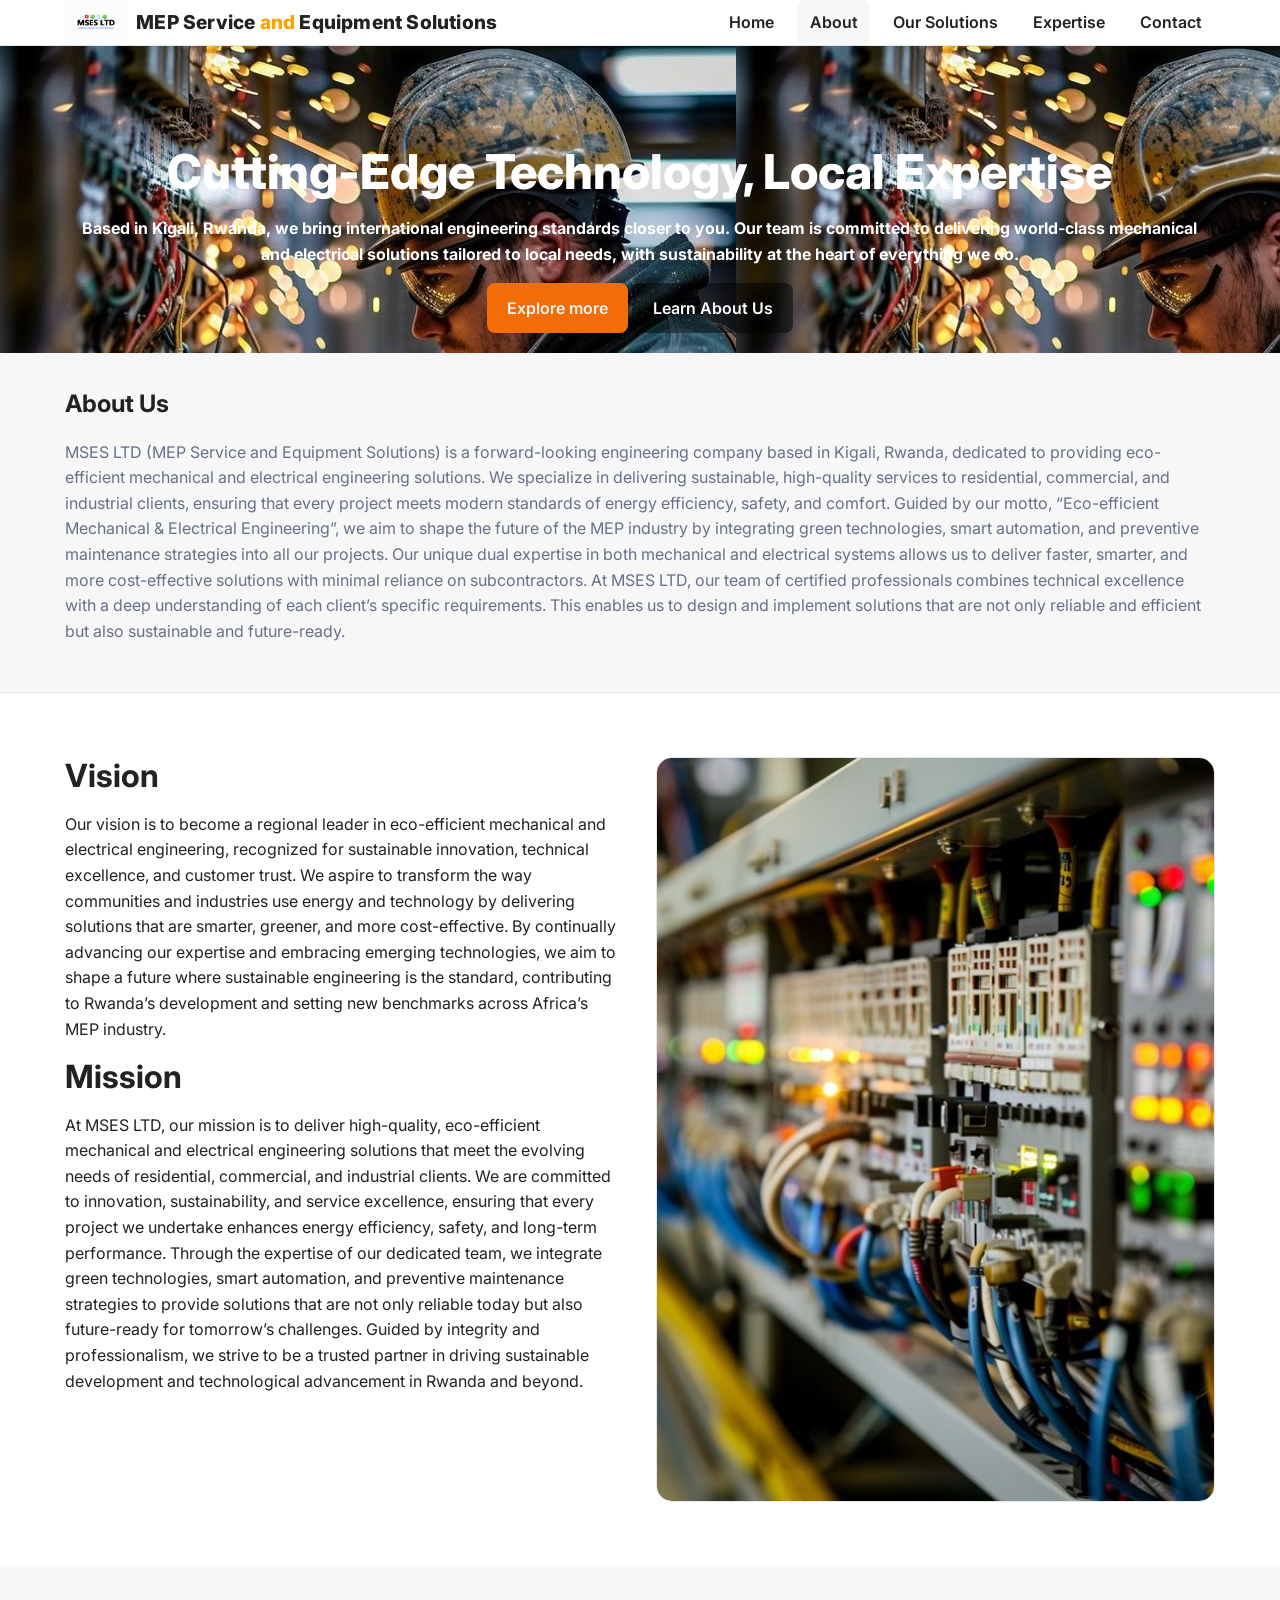
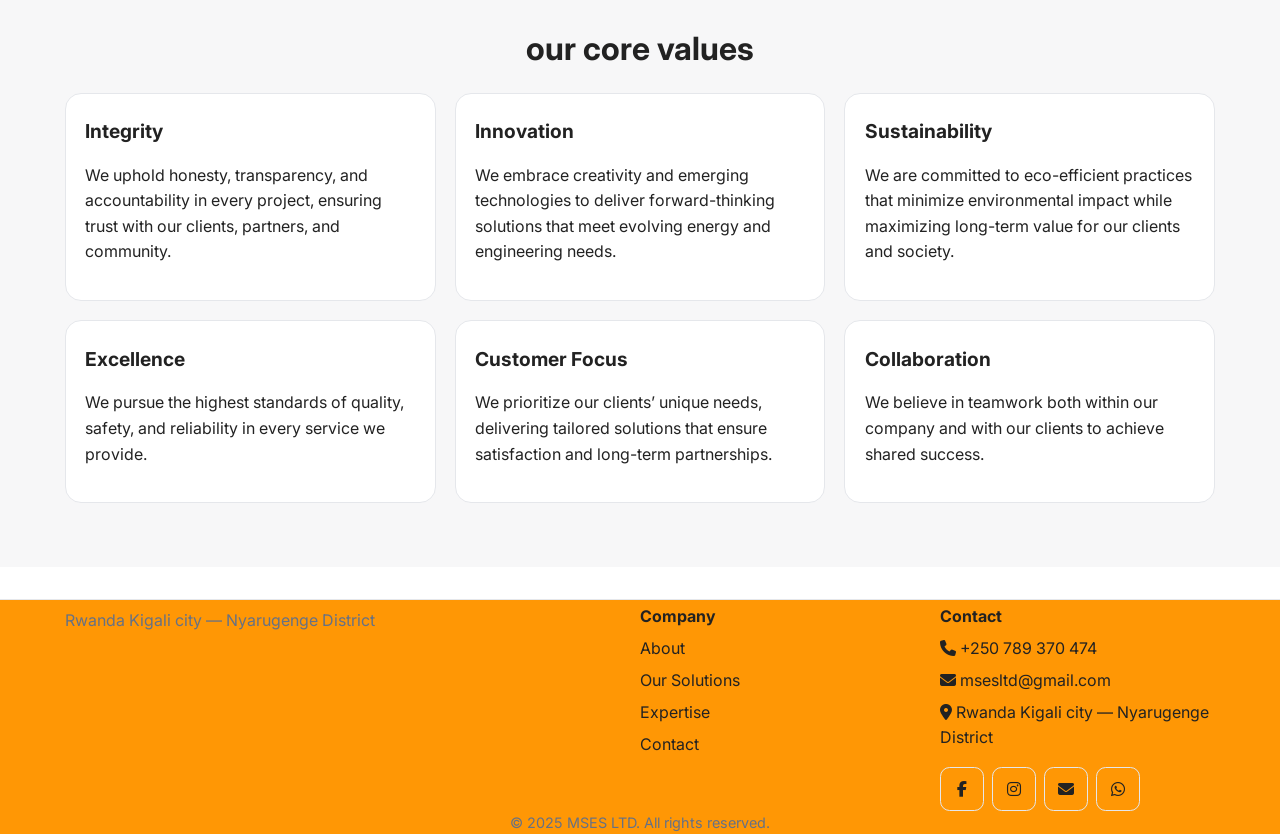
==== about.html @ d52d2aa4 "first commit" ====
<!DOCTYPE html>
<html lang="en">
<head>
<meta charset="UTF-8" />
  <meta name="viewport" content="width=device-width, initial-scale=1.0" />
  <title>MSES LTD — Home</title>
  <link rel="preconnect" href="https://fonts.googleapis.com">
  <link rel="preconnect" href="https://fonts.gstatic.com" crossorigin>
  <link href="https://fonts.googleapis.com/css2?family=Inter:wght@400;500;600;700;800&display=swap" rel="stylesheet">
  <link rel="stylesheet" href="https://cdnjs.cloudflare.com/ajax/libs/font-awesome/6.5.2/css/all.min.css" />
  <link rel="stylesheet" href="style.css" />
</head>
<style>
  :root {
      --bg: #ffffff;
      --text: #222222;
      --muted: #667185;
      --primary: hwb(26 3% 0%);
      --surface: #f7f7f8;
      --border: #e5e7eb;
    }

    * {
      box-sizing: border-box;
    }

    html, body {
      margin: 0;
      padding: 0;
      font-size: 16px;
    }

    body {
      font-family: "Inter", system-ui, -apple-system, Segoe UI, Roboto, Arial, sans-serif;
      color: var(--text);
      background: var(--bg);
      line-height: 1.6;
      overflow-x: hidden;
    }

    img {
      max-width: 100%;
      height: auto;
      display: block;
    }

    a {
      color: inherit;
      text-decoration: none;
    }

    /* Utilities */
    .container {
      width: min(1150px, 92%);
      margin-inline: auto;
      padding: 0 1rem;
    }

    .center {
      text-align: center;
    }

    .small {
      font-size: 0.9rem;
    }

    .muted {
      color: var(--muted);
    }

    .mt-8 { margin-top: 0.5rem; }
    .mt-12 { margin-top: 0.75rem; }
    .mt-16 { margin-top: 1rem; }
    .mt-24 { margin-top: 1.5rem; }
    .mt-32 { margin-top: 2rem; }
    .py-16 { padding-block: 1rem; }

    .h2 {
      font-size: clamp(1.6rem, 2.5vw, 2.2rem);
      line-height: 1.2;
      margin: 0 0 0.5rem;
    }

    .h3 {
      font-size: clamp(1.3rem, 2vw, 1.8rem);
      line-height: 1.3;
      margin: 0 0 0.5rem;
    }

    .h4 {
      font-size: clamp(1.1rem, 1.5vw, 1.4rem);
      margin: 0.2rem 0;
    }

    .h5 {
      font-size: 1rem;
      margin: 0.2rem 0;
    }

    .btn {
      display: inline-block;
      border-radius: 0.5rem;
      padding: 0.9rem 1.2rem;
      font-weight: 600;
      transition: 0.2s;
      border: 1px solid transparent;
      text-align: center;
      min-width: 44px;
      min-height: 44px;
      line-height: 1.2;
    }

    .btn--primary {
      background: var(--primary);
      color: #fff;
      filter: brightness(.95);
    }

    .btn--primary:hover {
      filter: brightness(0.92);
    }

    .btn--ghost {
      background: rgba(0, 0, 0, 0.485);
    }

    .btn--ghost:hover {
      border-color: transparent;
      background-color: #111111;
    }

    /* Header */
    .site-header {
      position: sticky;
      top: 0;
      z-index: 50;
      background: #fff;
      border-bottom: 1px solid var(--border);
    }

    .nav {
      position: relative;
      display: flex;
      align-items: center;
      justify-content: space-between;
      gap: 1rem;
      padding-block: 0.65rem;
      flex-wrap: wrap;
    }

    .brand {
      display: flex;
      align-items: center;
      gap: 0.6rem;
    }

    .logo {
      height: 44px;
      width: auto;
    }

    .logo--sm {
      height: 32px;
    }

    .brand-text {
      font-weight: 800;
      letter-spacing: 0.2px;
      font-size: clamp(1rem, 3vw, 1.2rem);
    }

    /* Hamburger menu styles */
    .hamburger {
      display: none;
      flex-direction: column;
      justify-content: space-between;
      width: 30px;
      height: 21px;
      background: none;
      border: none;
      cursor: pointer;
      padding: 0;
      z-index: 100;
    }

    .hamburger span {
      display: block;
      height: 3px;
      width: 100%;
      background: #000;
      border-radius: 3px;
      transition: all 0.3s ease;
    }

    .hamburger.active span:nth-child(1) {
      transform: translateY(9px) rotate(45deg);
    }

    .hamburger.active span:nth-child(2) {
      opacity: 0;
    }

    .hamburger.active span:nth-child(3) {
      transform: translateY(-9px) rotate(-45deg);
    }

    .nav-links {
      display: flex;
      flex-wrap: wrap;
      list-style: none;
      margin: 0;
      padding: 0;
      gap: 0.4rem;
      transition: all 0.3s ease;
    }

    .nav-links a {
      padding: 0.6rem 0.8rem;
      border-radius: 0.5rem;
      font-weight: 600;
      min-height: 44px;
      display: flex;
      align-items: center;
    }

    .nav-links a.active, 
    .nav-links a:hover {
      background: var(--surface);
    }

    /* Mobile styles */
    @media screen and (max-width: 768px) {
      .hamburger {
        display: flex;
      }

      .nav-links {
        position: fixed;
        top: 70px;
        left: 0;
        width: 100%;
        background: white;
        flex-direction: column;
        padding: 20px;
        gap: 15px;
        box-shadow: 0 5px 15px rgba(0,0,0,0.1);
        transform: translateY(-100%);
        opacity: 0;
        visibility: hidden;
      }

      .nav-links.active {
        transform: translateY(0);
        opacity: 1;
        visibility: visible;
      }
    }

    /* Hero */
    .hero {
      position: relative;
      isolation: isolate;
    }

    .hero__bg {
      position: absolute;
      inset: 0;
      background: linear-gradient(to bottom, rgba(0,0,0,0.45), rgba(0,0,0,0.35)), var(--hero-img) center/cover no-repeat;
      z-index: -1;
    }

    .hero__content {
      padding-block: clamp(3rem, 10vw, 8rem);
      text-align: center;
      color: #fff;
    }

    .hero h1 {
      font-size: clamp(1.8rem, 4vw, 3rem);
      margin: 0 0 0.6rem;
      font-weight: 800;
      line-height: 1.2;
    }

    .hero__cta {
      display: flex;
      gap: 0.75rem;
      justify-content: center;
      flex-wrap: wrap;
    }

    /* Sections */
    .section {
      padding-block: clamp(2rem, 5vw, 4rem);
    }

    .section--alt {
      background: var(--surface);
    }

    .section__header {
      margin-bottom: 1.5rem;
      text-align: center;
    }

    /* Layouts */
    .grid {
      display: grid;
      gap: 1.2rem;
    }

    .grid--3 {
      grid-template-columns: 1fr;
    }

    .split {
      display: grid;
      grid-template-columns: 1fr;
      gap: 2rem;
    }

    .v-center {
      align-items: center;
    }

    /* Cards */
    .card {
      border: 1px solid var(--border);
      background: #fff;
      border-radius: 1rem;
      overflow: hidden;
      padding: 1.2rem;
    }

    .card--image {
      padding: 0;
    }

    .card--image iframe,
    .card--image img {
      aspect-ratio: 16/10;
      object-fit: cover;
      width: 100%;
    }

    .card__body {
      padding: 1rem;
    }

    .cards--lift .card {
      transition: transform 0.2s, box-shadow 0.2s;
    }

    .cards--lift .card:hover {
      transform: translateY(-4px);
      box-shadow: 0 10px 30px rgba(0,0,0,0.06);
    }

    .tall iframe,
    .tall img {
      aspect-ratio: 3/4;
    }

    .feature {
      text-align: center;
      padding: 1.5rem 1rem;
    }

    .feature__icon {
      font-size: 1.8rem;
      color: var(--primary);
      margin-bottom: 0.4rem;
    }

    /* Page hero */
    .page-hero {
      padding-block: 2rem;
      border-bottom: 1px solid var(--border);
      background: var(--surface);
    }

    .page-hero h1 {
      margin: 0;
    }

    /* Footer */
    .site-footer {
      border-top: 1px solid var(--border);
      background: hsl(35, 100%, 51%);
      margin-top: 2rem;
    }

    .footer__grid {
      display: grid;
      grid-template-columns: 1fr;
      gap: 1.6rem;
      padding-block: 1.6rem;
    }

    .footer-links {
      list-style: none;
      margin: 0;
      padding: 0;
    }

    .footer-links li {
      margin: 0.4rem 0;
    }

    .social {
      display: flex;
      gap: 0.5rem;
      margin-top: 1rem;
    }

    .social a {
      display: inline-flex;
      align-items: center;
      justify-content: center;
      height: 44px;
      width: 44px;
      border: 1px solid var(--border);
      border-radius: 0.6rem;
    }

    /* Responsive Breakpoints */
    @media (min-width: 640px) {
      .footer__grid {
        grid-template-columns: 1fr 1fr;
      }
      
      .hero__cta {
        flex-wrap: nowrap;
      }
    }

    @media (min-width: 769px) {
      .grid--3 {
        grid-template-columns: repeat(2, minmax(0, 1fr));
      }
      
      .split {
        grid-template-columns: 1fr 1fr;
      }
      
      .footer__grid {
        grid-template-columns: 2fr 1fr 1fr;
      }
      
      .nav-links {
        gap: 0.6rem;
      }
    }

    @media (min-width: 1024px) {
      .grid--3 {
        grid-template-columns: repeat(3, minmax(0, 1fr));
      }
      
      .container {
        padding: 0;
      }
    }
</style>
<body>
  <header class="site-header">
    <div class="container nav" >
      <a class="brand" href="index.html"><img src="./assets/MSES LOGO.jpg" alt="Logo" class="logo" /><span class="brand-text">MEP Service<span style="color: #ffa200;"> and </span> Equipment Solutions</span>
      </a>
       <button class="hamburger" aria-label="Toggle menu" style="font-weight: bolder;">
        <span></span>
        <span></span>
        <span></span>
      </button>
      <ul class="nav-links">
        <li><a href="index.html">Home</a></li>
        <li><a class="active" href="about.html">About</a></li>
        <li><a href="products.html">Our Solutions</a></li>
        <!--<li><a href="project.html">Projects</a></li>-->
        <li><a href="training.html">Expertise</a></li>
        <li><a href="contact.html">Contact</a></li>
        <!-- <li><a href="developers.html">Our Developers</a></li> -->
      </ul>
    </div>
  </header>
 <section class="hero hero--cover" role="banner" style="padding: 20px 30px; background-image: url(./assets/electrical7.jpeg) ; font-weight: bolder;">
    <div class="hero__bg" style=""></div>
    <div class="container hero__content"><br><br><br>
      <h1>Cutting-Edge Technology, Local Expertise</h1>
      <p>Based in Kigali, Rwanda, we bring international engineering standards closer to you. Our team is committed to delivering world-class mechanical and electrical solutions tailored to local needs, with sustainability at the heart of everything we do.</p>
        <a class="btn btn--primary" href="products.html">Explore more</a>
        <a class="btn btn--ghost" href="about.html" >Learn About Us</a>
      </div>
    </div>
  </section>
  <section class="page-hero">
    <div class="container">
      <h1>About Us</h1>
      <p class="muted">MSES LTD (MEP Service and Equipment Solutions) is a forward-looking engineering company based in Kigali, Rwanda, dedicated to providing eco-efficient mechanical and electrical engineering solutions. We specialize in delivering sustainable, high-quality services to residential, commercial, and industrial clients, ensuring that every project meets modern standards of energy efficiency, safety, and comfort.
Guided by our motto, “Eco-efficient Mechanical & Electrical Engineering”, we aim to shape the future of the MEP industry by integrating green technologies, smart automation, and preventive maintenance strategies into all our projects. Our unique dual expertise in both mechanical and electrical systems allows us to deliver faster, smarter, and more cost-effective solutions with minimal reliance on subcontractors.
At MSES LTD, our team of certified professionals combines technical excellence with a deep understanding of each client’s specific requirements. This enables us to design and implement solutions that are not only reliable and efficient but also sustainable and future-ready.
</p>
    </div>
  </section>

  <section class="section">
    <div class="container split">
      <div>
        <h2 class="h2">Vision</h2>
        <p>Our vision is to become a regional leader in eco-efficient mechanical and electrical engineering, recognized for sustainable innovation, technical excellence, and customer trust. We aspire to transform the way communities and industries use energy and technology by delivering solutions that are smarter, greener, and more cost-effective.
By continually advancing our expertise and embracing emerging technologies, we aim to shape a future where sustainable engineering is the standard, contributing to Rwanda’s development and setting new benchmarks across Africa’s MEP industry.
</p>
        <h2 class="h2 mt-32">Mission</h2>
        <p>At MSES LTD, our mission is to deliver high-quality, eco-efficient mechanical and electrical engineering solutions that meet the evolving needs of residential, commercial, and industrial clients. We are committed to innovation, sustainability, and service excellence, ensuring that every project we undertake enhances energy efficiency, safety, and long-term performance.
Through the expertise of our dedicated team, we integrate green technologies, smart automation, and preventive maintenance strategies to provide solutions that are not only reliable today but also future-ready for tomorrow’s challenges. Guided by integrity and professionalism, we strive to be a trusted partner in driving sustainable development and technological advancement in Rwanda and beyond.
</p>
      </div>
      <div>
        <div class="card card--image tall">
          <img src="./assets/back.jpeg" alt="Team working on garments"/>
        </div>
      </div>
    </div>
  </section>

  <section class="section section--alt">
    <div class="container">
      <header class="section__header">
        <h2 class="h2">our core values</h2>
      </header>
      <div class="grid grid--3">
        <div class="card">
          <h3 class="h4">Integrity</h3>
          <p>We uphold honesty, transparency, and accountability in every project, ensuring trust with our clients, partners, and community.</p>
        </div>
        <div class="card">
          <h3 class="h4">Innovation</h3>
          <p>We embrace creativity and emerging technologies to deliver forward-thinking solutions that meet evolving energy and engineering needs.</p>
        </div>
        <div class="card">
          <h3 class="h4">Sustainability</h3>
          <p>We are committed to eco-efficient practices that minimize environmental impact while maximizing long-term value for our clients and society.</p>
        </div>
        <div class="card">
          <h3 class="h4">Excellence</h3>
          <p>We pursue the highest standards of quality, safety, and reliability in every service we provide.</p>
        </div>
        <div class="card">
          <h3 class="h4">Customer Focus </h3>
          <p>We prioritize our clients’ unique needs, delivering tailored solutions that ensure satisfaction and long-term partnerships.</p>
        </div>
        <div class="card">
          <h3 class="h4">Collaboration</h3>
          <p>We believe in teamwork both within our company and with our clients to achieve shared success.</p>
        </div>
        
      </div>
    </div>
  </section>

  <footer class="site-footer">
    <div class="container footer__grid">
      <div>
        <p class="muted mt-8">Rwanda Kigali city — Nyarugenge District</p>
      </div>
      <div>
        <h4 class="h5">Company</h4>
        <ul class="footer-links">
          <li><a href="about.html">About</a></li>
          <li><a href="products.html">Our Solutions</a></li>
          <!--<li><a href="project.html">Projects</a></li>-->
          <li><a href="training.html">Expertise</a></li>
          <li><a href="contact.html">Contact</a></li>
        </ul>
      </div>
      <div>
        <h4 class="h5">Contact</h4>
        <ul class="footer-links">
          <li><i class="fa-solid fa-phone"></i> +250 789 370 474</li>
          <li><i class="fa-solid fa-envelope"></i> msesltd@gmail.com</li>
          <li><i class="fa-solid fa-location-dot"></i> Rwanda Kigali city — Nyarugenge District</li>
        </ul>
        <div class="social">
  <a aria-label="Facebook" href="https://web.facebook.com/profile.php?id=61575359638046" target="_blank"><i class="fa-brands fa-facebook-f"></i></a>
  <a aria-label="Instagram" href="https://www.instagram.com/mses_ltd/" target="_blank"><i class="fa-brands fa-instagram"></i></a>
  <a aria-label="Email" href="#"><i class="fa-solid fa-envelope" target="-blank"></i></a>
  <a aria-label="WhatsApp" href="https://wa.me/250789370474" target="_blank"><i class="fa-brands fa-whatsapp"></i></a>
</div>
      </div>
    </div>
    <div class="container small muted center py-16">© 2025 MSES LTD. All rights reserved.</div>
  </footer>
  <script>
    
  const hamburger = document.querySelector('.hamburger');
  const navLinks = document.querySelector('.nav-links');

  hamburger.addEventListener('click', () => {
    hamburger.classList.toggle('active');
    navLinks.classList.toggle('active');
  });

  document.addEventListener('click', (e) => {
    if (!e.target.closest('.nav') && navLinks.classList.contains('active')) {
      hamburger.classList.remove('active');
      navLinks.classList.remove('active');
    }
  });

  // Close menu when clicking on a link
  document.querySelectorAll('.nav-links a').forEach(link => {
    link.addEventListener('click', () => {
      hamburger.classList.remove('active');
      navLinks.classList.remove('active');
    });
  });
</script>
</body>
</html>
---- style.css ----
:root {
  --bg: #ffffff;
  --text: #222222;
  --muted: #667185;
  --primary: #e30613;
  --surface: #f7f7f8;
  --border: #e5e7eb;
}

* {
  box-sizing: border-box;
}

html, body {
  margin: 0;
  padding: 0;
  font-size: 16px;
}

body {
  font-family: "Inter", system-ui, -apple-system, Segoe UI, Roboto, Arial, sans-serif;
  color: var(--text);
  background: var(--bg);
  line-height: 1.6;
  overflow-x: hidden;
}

img {
  max-width: 100%;
  height: auto;
  display: block;
}

a {
  color: inherit;
  text-decoration: none;
}

/* Utilities */
.container {
  width: min(1150px, 92%);
  margin-inline: auto;
  padding: 0 1rem;
}

.center {
  text-align: center;
}

.small {
  font-size: 0.9rem;
}

.muted {
  color: var(--muted);
}

.mt-8 { margin-top: 0.5rem; }
.mt-12 { margin-top: 0.75rem; }
.mt-16 { margin-top: 1rem; }
.mt-24 { margin-top: 1.5rem; }
.mt-32 { margin-top: 2rem; }
.py-16 { padding-block: 1rem; }
.mt-16:hover{
}

.h2 {
  font-size: clamp(1.6rem, 2.5vw, 2.2rem);
  line-height: 1.2;
  margin: 0 0 0.5rem;
}

.h3 {
  font-size: clamp(1.3rem, 2vw, 1.8rem);
  line-height: 1.3;
  margin: 0 0 0.5rem;
}

.h4 {
  font-size: clamp(1.1rem, 1.5vw, 1.4rem);
  margin: 0.2rem 0;
}

.h5 {
  font-size: 1rem;
  margin: 0.2rem 0;
}

.btn {
  display: inline-block;
  border-radius: 0.5rem;
  padding: 0.9rem 1.2rem;
  font-weight: 600;
  transition: 0.2s;
  border: 1px solid transparent;
  text-align: center;
  min-width: 44px;
  min-height: 44px;
  line-height: 1.2;
}

.btn--primary {
  background: var(--primary);
  color: #fff;
  filter: brightness(.95);
}

.btn--primary:hover {
  filter: brightness(0.92);
}

.btn--ghost {
  background: rgba(0, 0, 0, 0.485);
}

.btn--ghost:hover {
  border-color: transparent  ;
  background-color: #111111;
}

/* Header */
.site-header {
  position: sticky;
  top: 0;
  z-index: 50;
  background: #fff;
  border-bottom: 1px solid var(--border);
}

.nav {
  position: relative;
  display: flex;
  align-items: center;
  justify-content: space-between;
  gap: 1rem;
  padding-block: 0.65rem;
  flex-wrap: wrap;
}

.brand {
  display: flex;
  align-items: center;
  gap: 0.6rem;
}

.logo {
  height: 44px;
  width: auto;
}

.logo--sm {
  height: 32px;
}

.brand-text {
  font-weight: 800;
  letter-spacing: 0.2px;
  font-size: clamp(1rem, 3vw, 1.2rem);
}
:root {
      --bg: #ffffff;
      --text: #222222;
      --muted: #667185;
      --primary: #e30613;
      --surface: #f7f7f8;
      --border: #e5e7eb;
    }

    * {
      box-sizing: border-box;
    }

    html, body {
      margin: 0;
      padding: 0;
      font-size: 16px;
    }

    body {
      font-family: "Inter", system-ui, -apple-system, Segoe UI, Roboto, Arial, sans-serif;
      color: var(--text);
      background: var(--bg);
      line-height: 1.6;
      overflow-x: hidden;
    }

    img {
      max-width: 100%;
      height: auto;
      display: block;
    }

    a {
      color: inherit;
      text-decoration: none;
    }

    /* Utilities */
    .container {
      width: min(1150px, 92%);
      margin-inline: auto;
      padding: 0 1rem;
    }

    .center {
      text-align: center;
    }

    .small {
      font-size: 0.9rem;
    }

    .muted {
      color: var(--muted);
    }

    .mt-8 { margin-top: 0.5rem; }
    .mt-12 { margin-top: 0.75rem; }
    .mt-16 { margin-top: 1rem; }
    .mt-24 { margin-top: 1.5rem; }
    .mt-32 { margin-top: 2rem; }
    .py-16 { padding-block: 1rem; }

    .h2 {
      font-size: clamp(1.6rem, 2.5vw, 2.2rem);
      line-height: 1.2;
      margin: 0 0 0.5rem;
    }

    .h3 {
      font-size: clamp(1.3rem, 2vw, 1.8rem);
      line-height: 1.3;
      margin: 0 0 0.5rem;
    }

    .h4 {
      font-size: clamp(1.1rem, 1.5vw, 1.4rem);
      margin: 0.2rem 0;
    }

    .h5 {
      font-size: 1rem;
      margin: 0.2rem 0;
    }

    .btn {
      display: inline-block;
      border-radius: 0.5rem;
      padding: 0.9rem 1.2rem;
      font-weight: 600;
      transition: 0.2s;
      border: 1px solid transparent;
      text-align: center;
      min-width: 44px;
      min-height: 44px;
      line-height: 1.2;
    }

    .btn--primary {
      background: var(--primary);
      color: #fff;
      filter: brightness(.95);
    }

    .btn--primary:hover {
      filter: brightness(0.92);
    }

    .btn--ghost {
      background: rgba(0, 0, 0, 0.485);
    }

    .btn--ghost:hover {
      border-color: transparent;
      background-color: #111111;
    }

    /* Header */
    .site-header {
      position: sticky;
      top: 0;
      z-index: 50;
      background: #fff;
      border-bottom: 1px solid var(--border);
    }

    .nav {
      position: relative;
      display: flex;
      align-items: center;
      justify-content: space-between;
      gap: 1rem;
      padding-block: 0.65rem;
      flex-wrap: wrap;
    }

    .brand {
      display: flex;
      align-items: center;
      gap: 0.6rem;
    }

    .logo {
      height: 44px;
      width: auto;
    }

    .logo--sm {
      height: 32px;
    }

    .brand-text {
      font-weight: 800;
      letter-spacing: 0.2px;
      font-size: clamp(1rem, 3vw, 1.2rem);
    }

    /* Hamburger menu styles */
    .hamburger {
      display: none;
      flex-direction: column;
      justify-content: space-between;
      width: 30px;
      height: 21px;
      background: none;
      border: none;
      cursor: pointer;
      padding: 0;
      z-index: 100;
    }

    .hamburger span {
      display: block;
      height: 3px;
      width: 100%;
      background: #000;
      border-radius: 3px;
      transition: all 0.3s ease;
    }

    .hamburger.active span:nth-child(1) {
      transform: translateY(9px) rotate(45deg);
    }

    .hamburger.active span:nth-child(2) {
      opacity: 0;
    }

    .hamburger.active span:nth-child(3) {
      transform: translateY(-9px) rotate(-45deg);
    }

    .nav-links {
      display: flex;
      flex-wrap: wrap;
      list-style: none;
      margin: 0;
      padding: 0;
      gap: 0.4rem;
      transition: all 0.3s ease;
    }

    .nav-links a {
      padding: 0.6rem 0.8rem;
      border-radius: 0.5rem;
      font-weight: 600;
      min-height: 44px;
      display: flex;
      align-items: center;
    }

    .nav-links a.active, 
    .nav-links a:hover {
      background: var(--surface);
    }

    /* Mobile styles */
    @media screen and (max-width: 768px) {
      .hamburger {
        display: flex;
      }

      .nav-links {
        position: fixed;
        top: 70px;
        left: 0;
        width: 100%;
        background: white;
        flex-direction: column;
        padding: 20px;
        gap: 15px;
        box-shadow: 0 5px 15px rgba(0,0,0,0.1);
        transform: translateY(-100%);
        opacity: 0;
        visibility: hidden;
      }

      .nav-links.active {
        transform: translateY(0);
        opacity: 1;
        visibility: visible;
      }
    }

    /* Hero */
    .hero {
      position: relative;
      isolation: isolate;
    }

    .hero__bg {
      position: absolute;
      inset: 0;
      background: linear-gradient(to bottom, rgba(0,0,0,0.45), rgba(0,0,0,0.35)), var(--hero-img) center/cover no-repeat;
      z-index: -1;
    }

    .hero__content {
      padding-block: clamp(3rem, 10vw, 8rem);
      text-align: center;
      color: #fff;
    }

    .hero h1 {
      font-size: clamp(1.8rem, 4vw, 3rem);
      margin: 0 0 0.6rem;
      font-weight: 800;
      line-height: 1.2;
    }

    .hero__cta {
      display: flex;
      gap: 0.75rem;
      justify-content: center;
      flex-wrap: wrap;
    }

    /* Sections */
    .section {
      padding-block: clamp(2rem, 5vw, 4rem);
    }

    .section--alt {
      background: var(--surface);
    }

    .section__header {
      margin-bottom: 1.5rem;
      text-align: center;
    }

    /* Layouts */
    .grid {
      display: grid;
      gap: 1.2rem;
    }

    .grid--3 {
      grid-template-columns: 1fr;
    }

    .split {
      display: grid;
      grid-template-columns: 1fr;
      gap: 2rem;
    }

    .v-center {
      align-items: center;
    }

    /* Cards */
    .card {
      border: 1px solid var(--border);
      background: #fff;
      border-radius: 1rem;
      overflow: hidden;
      padding: 1.2rem;
    }

    .card--image {
      padding: 0;
    }

    .card--image iframe,
    .card--image img {
      aspect-ratio: 16/10;
      object-fit: cover;
      width: 100%;
    }

    .card__body {
      padding: 1rem;
    }

    .cards--lift .card {
      transition: transform 0.2s, box-shadow 0.2s;
    }

    .cards--lift .card:hover {
      transform: translateY(-4px);
      box-shadow: 0 10px 30px rgba(0,0,0,0.06);
    }

    .tall iframe,
    .tall img {
      aspect-ratio: 3/4;
    }

    .feature {
      text-align: center;
      padding: 1.5rem 1rem;
    }

    .feature__icon {
      font-size: 1.8rem;
      color: var(--primary);
      margin-bottom: 0.4rem;
    }

    /* Page hero */
    .page-hero {
      padding-block: 2rem;
      border-bottom: 1px solid var(--border);
      background: var(--surface);
    }

    .page-hero h1 {
      margin: 0;
    }

    /* Footer */
    .site-footer {
      border-top: 1px solid var(--border);
      background: #fff;
      margin-top: 2rem;
    }

    .footer__grid {
      display: grid;
      grid-template-columns: 1fr;
      gap: 1.6rem;
      padding-block: 1.6rem;
    }

    .footer-links {
      list-style: none;
      margin: 0;
      padding: 0;
    }

    .footer-links li {
      margin: 0.4rem 0;
    }

    .social {
      display: flex;
      gap: 0.5rem;
      margin-top: 1rem;
    }

    .social a {
      display: inline-flex;
      align-items: center;
      justify-content: center;
      height: 44px;
      width: 44px;
      border: 1px solid var(--border);
      border-radius: 0.6rem;
    }

    /* Responsive Breakpoints */
    @media (min-width: 640px) {
      .footer__grid {
        grid-template-columns: 1fr 1fr;
      }
      
      .hero__cta {
        flex-wrap: nowrap;
      }
    }

    @media (min-width: 769px) {
      .grid--3 {
        grid-template-columns: repeat(2, minmax(0, 1fr));
      }
      
      .split {
        grid-template-columns: 1fr 1fr;
      }
      
      .footer__grid {
        grid-template-columns: 2fr 1fr 1fr;
      }
      
      .nav-links {
        gap: 0.6rem;
      }
    }

    @media (min-width: 1024px) {
      .grid--3 {
        grid-template-columns: repeat(3, minmax(0, 1fr));
      }
      
      .container {
        padding: 0;
      }
    }

.nav-links {
  display: flex;
  flex-wrap: wrap;
  list-style: none;
  margin: 0;
  padding: 0;
  gap: 0.4rem;
}

.nav-links a {
  padding: 0.6rem 0.8rem;
  border-radius: 0.5rem;
  font-weight: 600;
  min-height: 44px;
  display: flex;
  align-items: center;
}

.nav-links a.active, 
.nav-links a:hover {
  background: var(--surface);
}

/* Remove hamburger menu */
.nav-toggle, 
.primary-nav {
  display: none;
}

/* Hero */
.hero {
  position: relative;
  isolation: isolate;
}

.hero__bg {
  position: absolute;
  inset: 0;
  background: linear-gradient(to bottom, rgba(0,0,0,0.45), rgba(0,0,0,0.35)), var(--hero-img) center/cover no-repeat;
  z-index: -1;
}

.hero__content {
  padding-block: clamp(3rem, 10vw, 8rem);
  text-align: center;
  color: #fff;
}

.hero h1 {
  font-size: clamp(1.8rem, 4vw, 3rem);
  margin: 0 0 0.6rem;
  font-weight: 800;
  line-height: 1.2;
}

.hero__cta {
  display: flex;
  gap: 0.75rem;
  justify-content: center;
  flex-wrap: wrap;
}

/* Sections */
.section {
  padding-block: clamp(2rem, 5vw, 4rem);
}

.section--alt {
  background: var(--surface);
}

.section__header {
  margin-bottom: 1.5rem;
  text-align: center;
}

/* Layouts */
.grid {
  display: grid;
  gap: 1.2rem;
}

.grid--3 {
  grid-template-columns: 1fr;
}

.split {
  display: grid;
  grid-template-columns: 1fr;
  gap: 2rem;
}

.v-center {
  align-items: center;
}

/* Cards */
.card {
  border: 1px solid var(--border);
  background: #fff;
  border-radius: 1rem;
  overflow: hidden;
  padding: 1.2rem;
}

.card--image {
  padding: 0;
}

.card--image img {
  aspect-ratio: 16/10;
  object-fit: cover;
  width: 100%;
}

.card__body {
  padding: 1rem;
}

.cards--lift .card {
  transition: transform 0.2s, box-shadow 0.2s;
}

.cards--lift .card:hover {
  transform: translateY(-4px);
  box-shadow: 0 10px 30px rgba(0,0,0,0.06);
}

.tall img {
  aspect-ratio: 3/4;
}

.feature {
  text-align: center;
  padding: 1.5rem 1rem;
}

.feature__icon {
  font-size: 1.8rem;
  color: var(--primary);
  margin-bottom: 0.4rem;
}

/* Page hero */
.page-hero {
  padding-block: 2rem;
  border-bottom: 1px solid var(--border);
  background: var(--surface);
}

.page-hero h1 {
  margin: 0;
}

/* CTA band */
.cta {
  background: var(--text);
  color: #fff;
}

.cta__inner {
  display: grid;
  place-items: center;
  gap: 0.5rem;
  padding-block: clamp(2rem, 5vw, 3rem);
  text-align: center;
}

/* Footer */
.site-footer {
  border-top: 1px solid var(--border);
  background: #fff;
  margin-top: 2rem;
}

.footer__grid {
  display: grid;
  grid-template-columns: 1fr;
  gap: 1.6rem;
  padding-block: 1.6rem;
}

.footer-links {
  list-style: none;
  margin: 0;
  padding: 0;
}

.footer-links li {
  margin: 0.4rem 0;
}

.social {
  display: flex;
  gap: 0.5rem;
  margin-top: 1rem;
}

.social a {
  display: inline-flex;
  align-items: center;
  justify-content: center;
  height: 44px;
  width: 44px;
  border: 1px solid var(--border);
  border-radius: 0.6rem;
}

/* Forms */
.form {
  display: block;
}

.form__row {
  display: grid;
  grid-template-columns: 1fr;
  gap: 1rem;
}

.form__field {
  display: flex;
  flex-direction: column;
  gap: 0.35rem;
}

.form__field.full {
  grid-column: 1 / -1;
}

label {
  font-weight: 600;
}

input, textarea {
  border: 1px solid var(--border);
  border-radius: 0.6rem;
  padding: 0.8rem 1rem;
  font: inherit;
  min-height: 44px;
}

input:focus, textarea:focus {
  outline: none;
  border-color: #111;
  box-shadow: 0 0 0 3px rgba(0,0,0,0.05);
}

.error {
  display: none;
  color: #b42318;
  font-size: 0.85rem;
}

/* Lists */
.list {
  padding-left: 1.1rem;
}

.list li {
  margin: 0.5rem 0;
}

.contact-list {
  list-style: none;
  padding: 0;
  margin: 0;
}

.contact-list li {
  margin: 0.8rem 0;
  display: flex;
  align-items: center;
  gap: 0.5rem;
}

/* Responsive Breakpoints */
@media (min-width: 640px) {
  .footer__grid {
    grid-template-columns: 1fr 1fr;
  }
  
  .hero__cta {
    flex-wrap: nowrap;
  }
}

@media (min-width: 768px) {
  .grid--3 {
    grid-template-columns: repeat(2, minmax(0, 1fr));
  }
  
  .split {
    grid-template-columns: 1fr 1fr;
  }
  
  .form__row {
    grid-template-columns: 1fr 1fr;
  }
  
  .footer__grid {
    grid-template-columns: 2fr 1fr 1fr;
  }
  
  .nav-links {
    gap: 0.6rem;
  }
}

@media (min-width: 1024px) {
  .grid--3 {
    grid-template-columns: repeat(3, minmax(0, 1fr));
  }
  
  .container {
    padding: 0;
  }
}

/* Accessibility */
.sr-only {
  position: absolute;
  width: 1px;
  height: 1px;
  padding: 0;
  margin: -1px;
  overflow: hidden;
  clip: rect(0, 0, 0, 0);
  white-space: nowrap;
  border: 0;
}
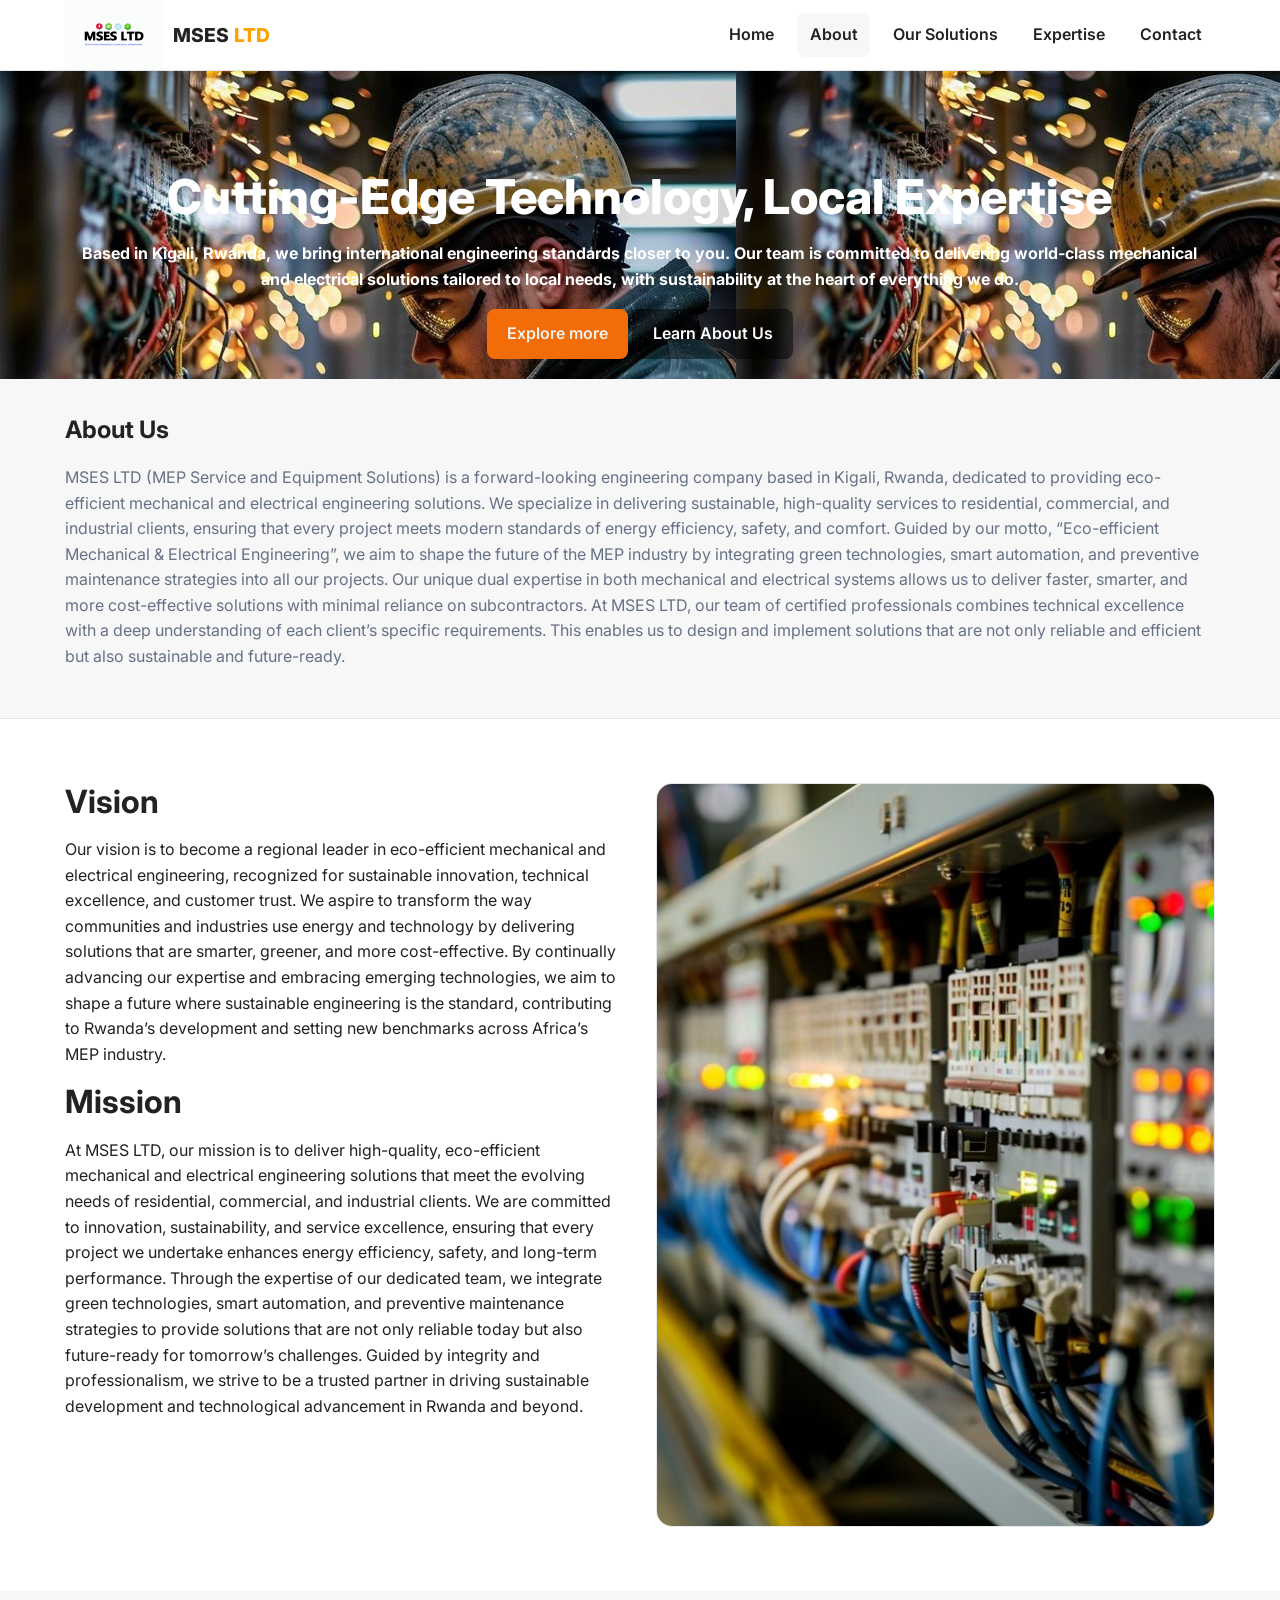
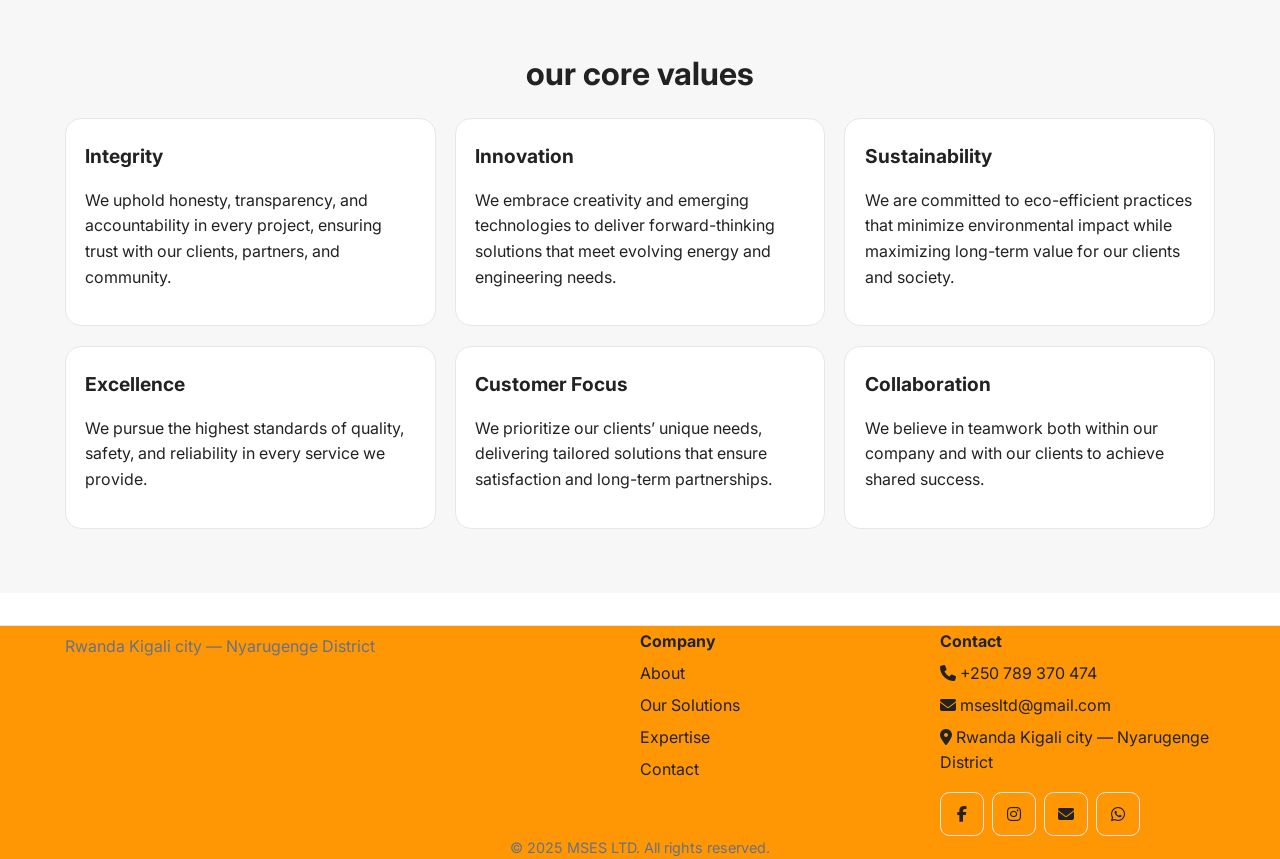
==== commit aa89b4a4: "second commit" ====
--- a/about.html
+++ b/about.html
@@ -4,6 +4,8 @@
 <meta charset="UTF-8" />
   <meta name="viewport" content="width=device-width, initial-scale=1.0" />
   <title>MSES LTD — Home</title>
+  <link rel="icon" type="image/x-icon" href="./assets/MSES LOGO.jpg">
+  <link rel="icon" type="image/x-icon" href="./assets/MSES LOGO.jpg">
   <link rel="preconnect" href="https://fonts.googleapis.com">
   <link rel="preconnect" href="https://fonts.gstatic.com" crossorigin>
   <link href="https://fonts.googleapis.com/css2?family=Inter:wght@400;500;600;700;800&display=swap" rel="stylesheet">
@@ -155,7 +157,7 @@
     }
 
     .logo {
-      height: 44px;
+      height: 70px;
       width: auto;
     }
 
@@ -465,7 +467,7 @@
 <body>
   <header class="site-header">
     <div class="container nav" >
-      <a class="brand" href="index.html"><img src="./assets/MSES LOGO.jpg" alt="Logo" class="logo" /><span class="brand-text">MEP Service<span style="color: #ffa200;"> and </span> Equipment Solutions</span>
+      <a class="brand" href="index.html"><img src="./assets/MSES LOGO.jpg" alt="Logo" class="logo" /><span class="brand-text">MSES <span style="color: #ffa200;">LTD
       </a>
        <button class="hamburger" aria-label="Toggle menu" style="font-weight: bolder;">
         <span></span>
@@ -483,6 +485,7 @@
       </ul>
     </div>
   </header>
+  
  <section class="hero hero--cover" role="banner" style="padding: 20px 30px; background-image: url(./assets/electrical7.jpeg) ; font-weight: bolder;">
     <div class="hero__bg" style=""></div>
     <div class="container hero__content"><br><br><br>
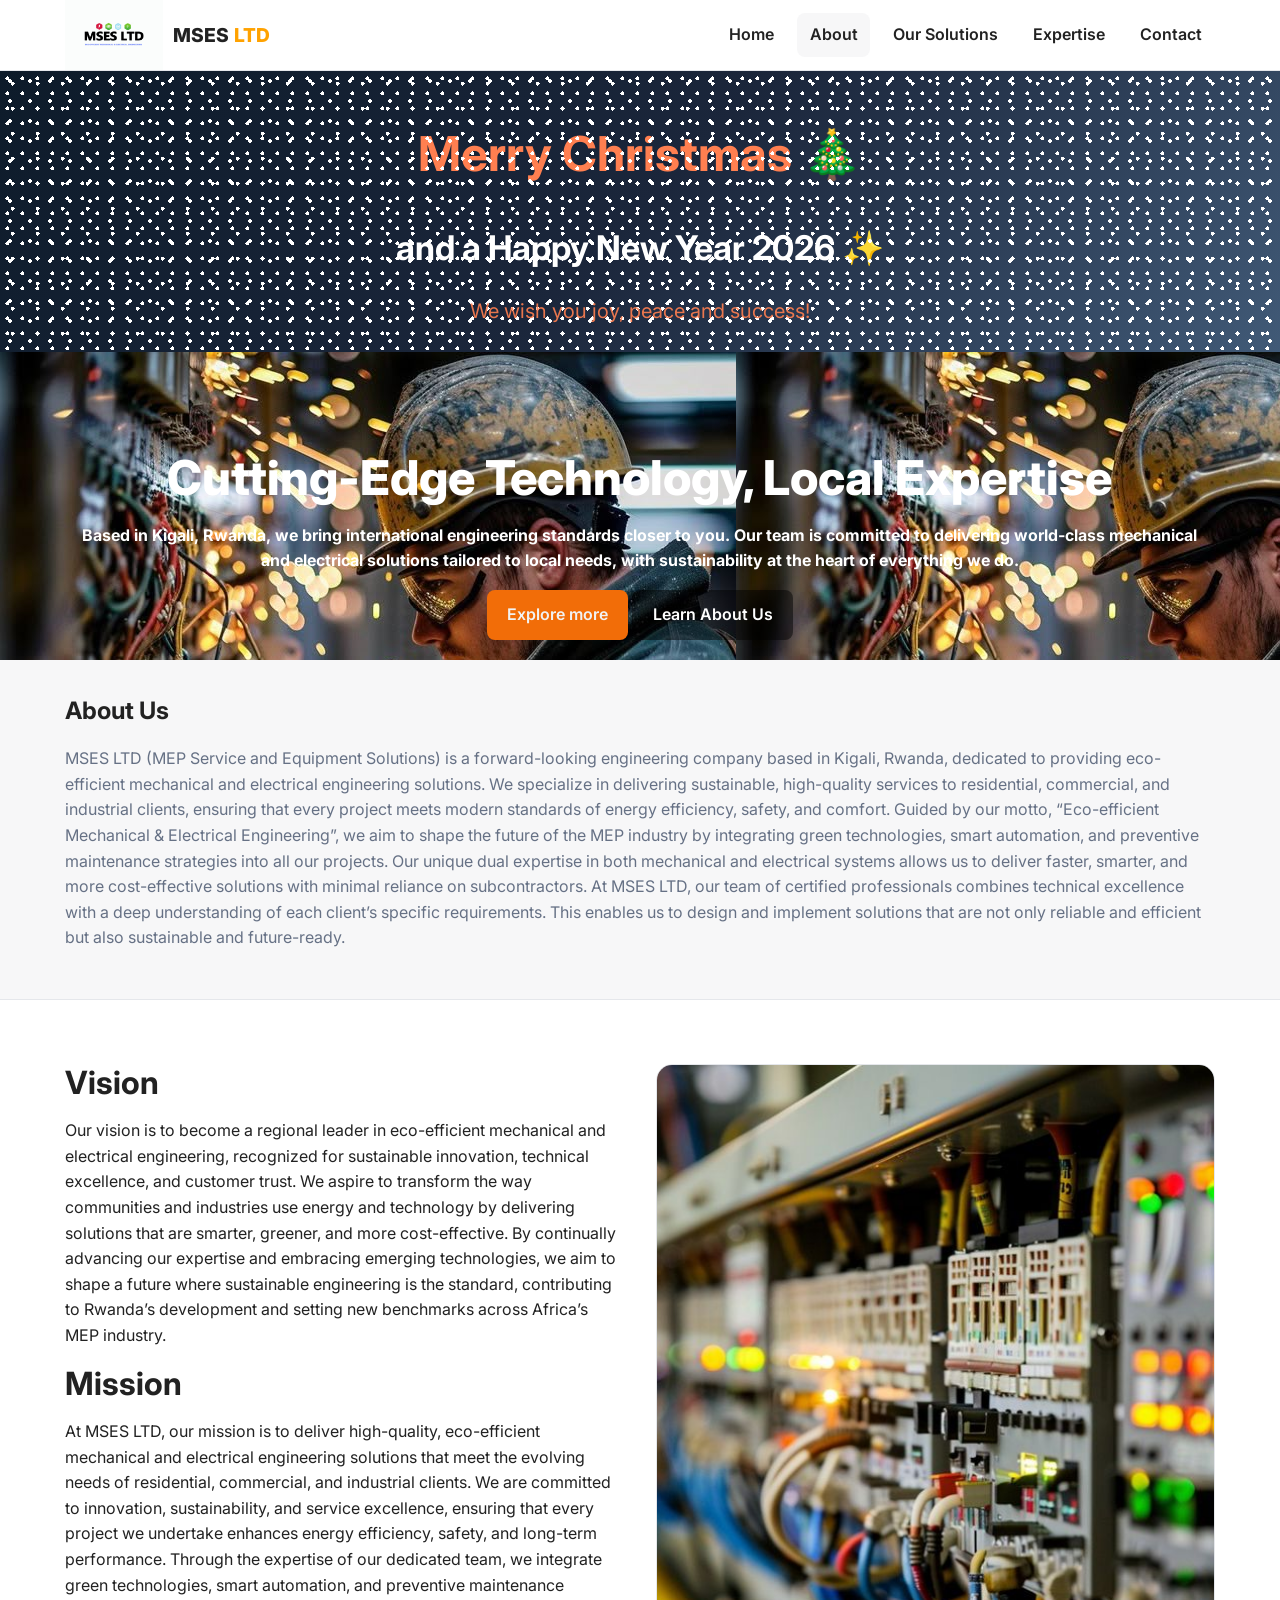
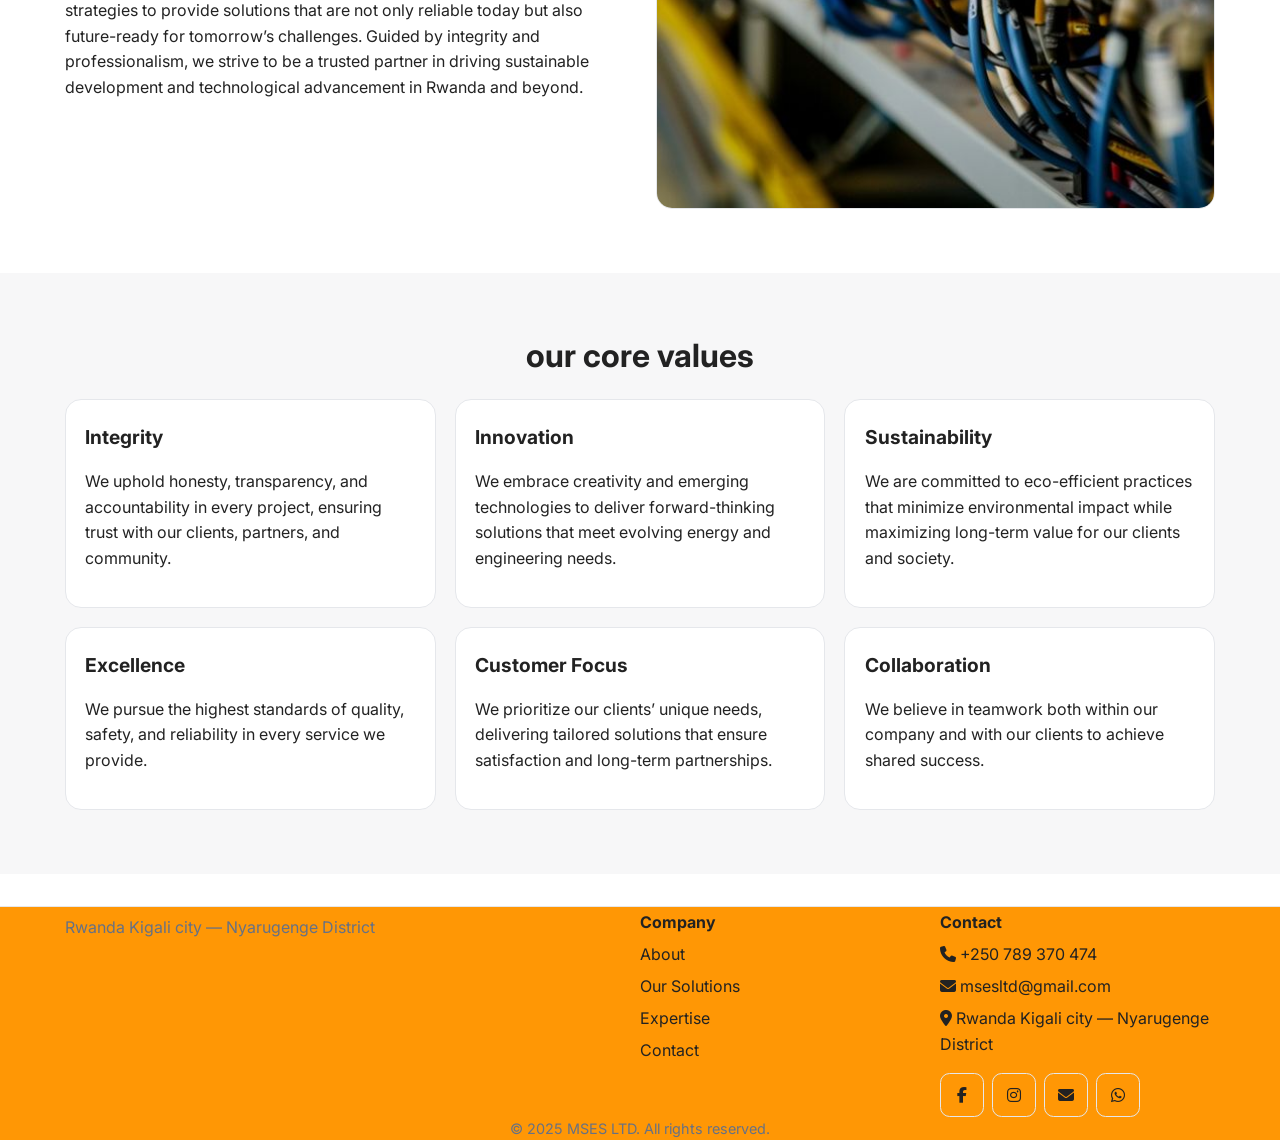
==== commit c05538cc: "third commit" ====
--- a/about.html
+++ b/about.html
@@ -463,6 +463,83 @@
         padding: 0;
       }
     }
+
+
+
+    #backToTop {
+  position: fixed;
+  bottom: 20px;
+  right: 20px;
+  width: 50px;
+  height: 50px;
+  border-radius: 50%;
+  background-color: orange;
+  color: white;
+  font-size: 22px;
+  font-weight: bold;
+  border: none;
+  cursor: pointer;
+  display: none; /* hidden by default */
+  align-items: center;
+  justify-content: center;
+  box-shadow: 0 4px 10px rgba(0, 0, 0, 0.3);
+  transition: opacity 0.3s;
+}
+
+#backToTop:hover {
+  background-color: #ff8800; /* darker orange */
+}
+
+
+
+
+
+
+     .holiday-banner{
+  text-align:center;
+  padding:5px 2px;
+  background:linear-gradient(135deg,#0d1b2a,#1b263b,#415a77);
+  color:white;
+  position:relative;
+  overflow:hidden;
+  border-radius:0px;
+}
+
+/* Heading fonts */
+.holiday-banner h1{
+  font-size:48px;
+  margin-bottom:0px;
+  color: coral;
+}
+.holiday-banner h2{
+  font-size:34px;
+  margin-bottom:20px;
+}
+.holiday-banner p{
+  font-size:20px;
+  opacity:0.9;
+  color: coral;
+}
+
+/* Snow animation */
+.snow{
+  position:absolute;
+  top:0; left:0;
+  width:100%;
+  height:100%;
+  pointer-events:none;
+  background-image:
+    radial-gradient(white 2px, transparent 2px),
+    radial-gradient(white 2px, transparent 2px),
+    radial-gradient(white 2px, transparent 2px);
+  background-size:20px 20px, 25px 25px, 15px 15px;
+  animation:snowFall 10s linear infinite;
+}
+
+@keyframes snowFall{
+  0%{background-position:0 0,0 0,0 0;}
+  100%{background-position:0 600px,0 500px,0 400px;}
+}
 </style>
 <body>
   <header class="site-header">
@@ -486,6 +563,15 @@
     </div>
   </header>
   
+  <section class="holiday-banner">
+  <div class="snow"></div>
+  <h1>Merry Christmas 🎄</h1>
+  <h2>and a Happy New Year 2026 ✨</h2>
+  <p>We wish you joy, peace and success!</p>
+</section>
+
+<button id="backToTop" title="Back to top">↑</button>
+
  <section class="hero hero--cover" role="banner" style="padding: 20px 30px; background-image: url(./assets/electrical7.jpeg) ; font-weight: bolder;">
     <div class="hero__bg" style=""></div>
     <div class="container hero__content"><br><br><br>
@@ -617,6 +703,26 @@
       navLinks.classList.remove('active');
     });
   });
+
+
+
+  const backToTopBtn = document.getElementById("backToTop");
+
+window.addEventListener("scroll", () => {
+  if (window.scrollY > 200) {
+    backToTopBtn.style.display = "flex";
+  } else {
+    backToTopBtn.style.display = "none";
+  }
+});
+
+backToTopBtn.addEventListener("click", () => {
+  window.scrollTo({
+    top: 0,
+    behavior: "smooth"
+  });
+});
+
 </script>
 </body>
 </html>
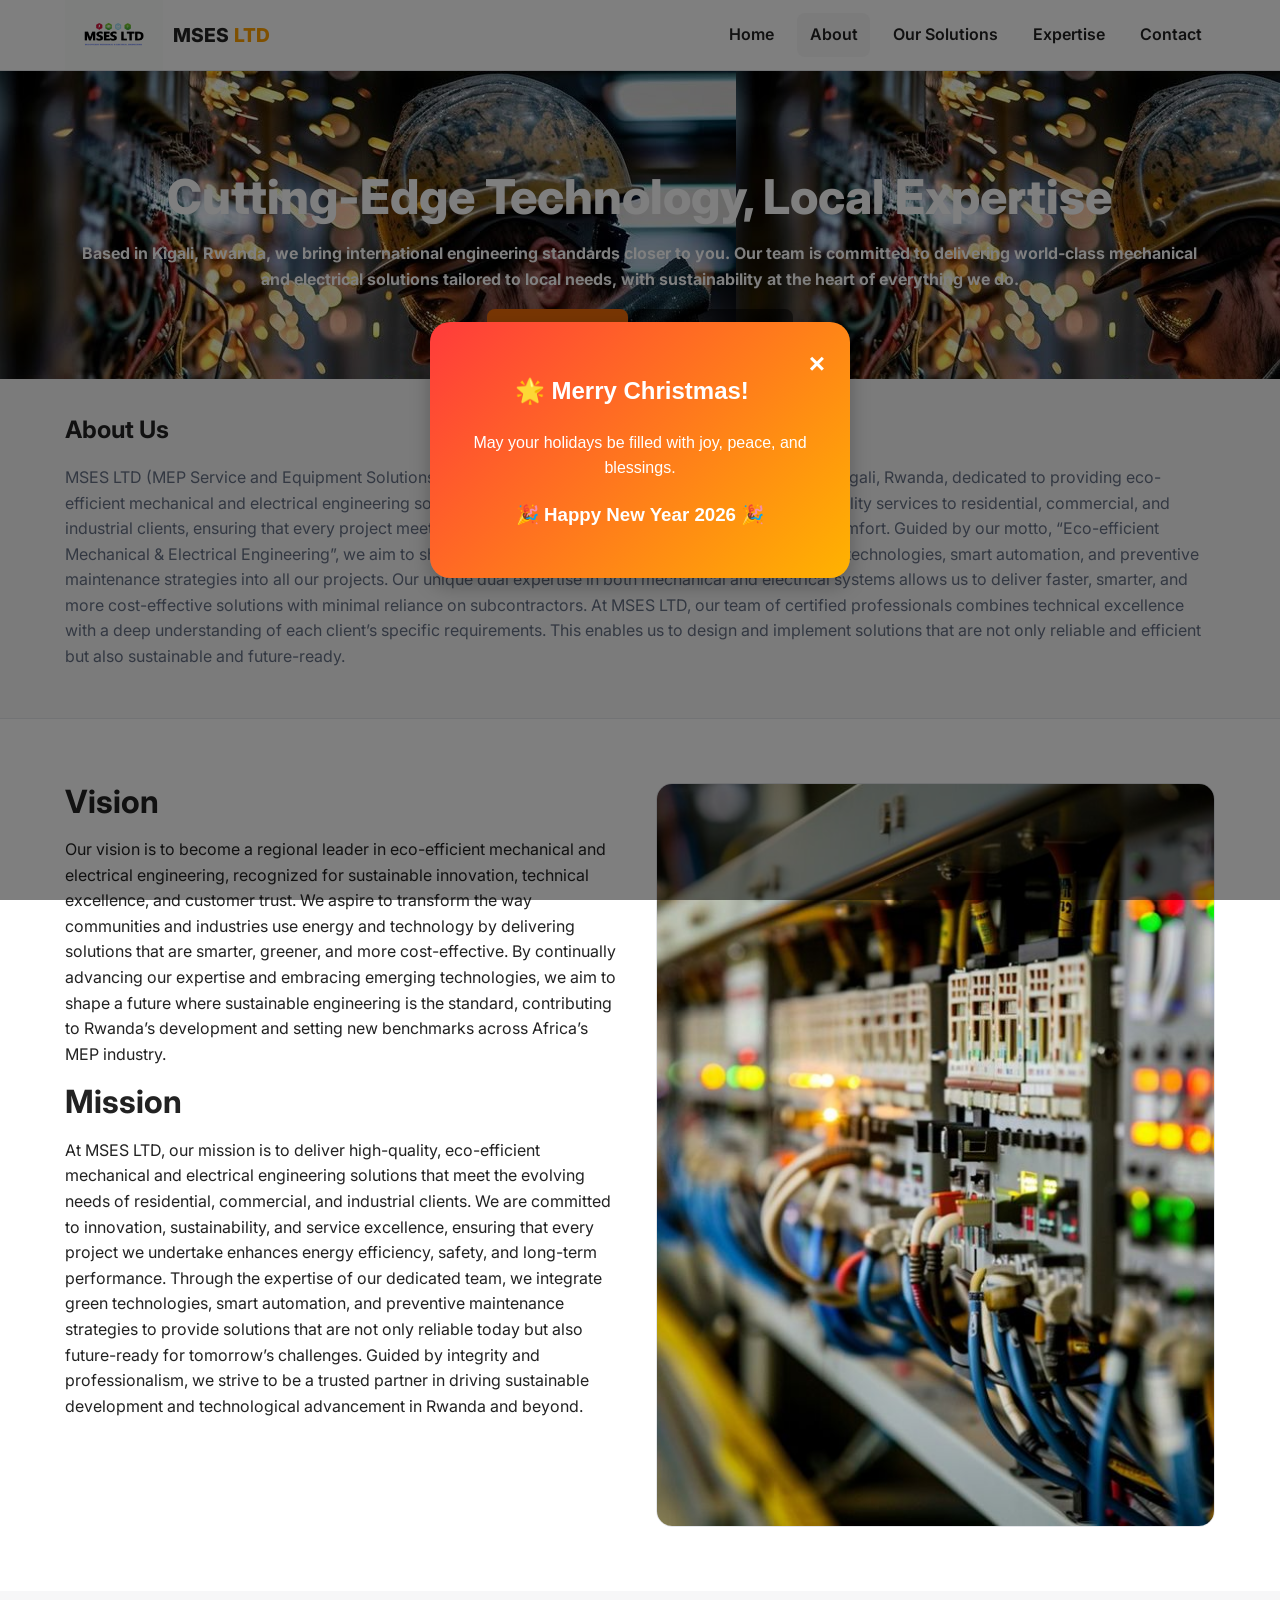
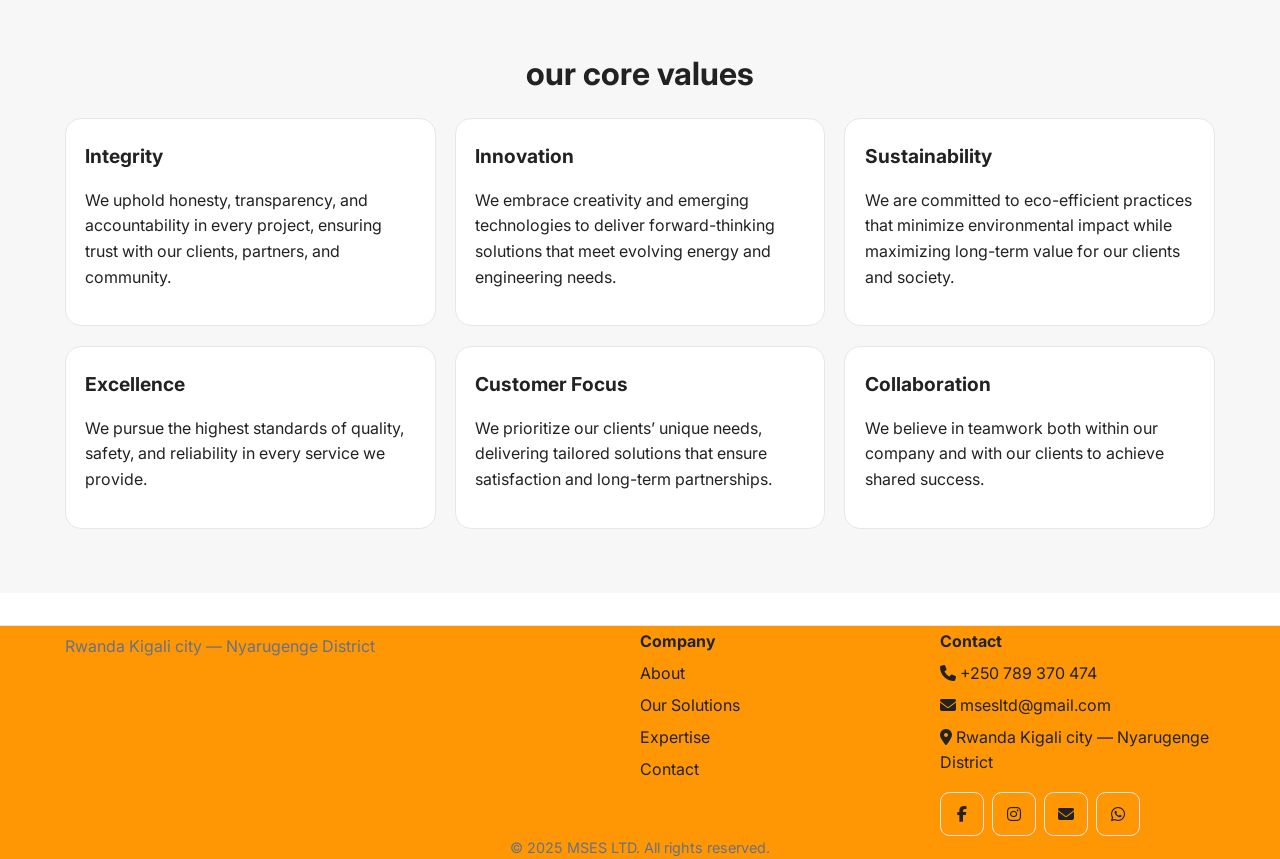
==== commit 093003a8: "4 commit" ====
--- a/about.html
+++ b/about.html
@@ -492,54 +492,50 @@
 
 
 
-
-
-
-     .holiday-banner{
-  text-align:center;
-  padding:5px 2px;
-  background:linear-gradient(135deg,#0d1b2a,#1b263b,#415a77);
-  color:white;
-  position:relative;
-  overflow:hidden;
-  border-radius:0px;
+/* Popup overlay */
+.holiday-popup {
+    position: fixed;
+    inset: 0;
+    background: rgba(0, 0, 0, 0.5);
+    display: none;
+    justify-content: center;
+    align-items: center;
+    z-index: 999999;
 }
 
-/* Heading fonts */
-.holiday-banner h1{
-  font-size:48px;
-  margin-bottom:0px;
-  color: coral;
+/* Popup card */
+.holiday-box {
+    background: linear-gradient(135deg, #ff3b3b, #ffb300);
+    padding: 30px 25px;
+    max-width: 420px;
+    width: 90%;
+    border-radius: 20px;
+    text-align: center;
+    color: white;
+    font-family: "Poppins", sans-serif;
+    animation: slideDown 0.6s ease forwards;
+    box-shadow: 0 8px 20px rgba(0,0,0,0.25);
 }
-.holiday-banner h2{
-  font-size:34px;
-  margin-bottom:20px;
+
+/* Close button */
+.holiday-close {
+    float: right;
+    font-size: 28px;
+    cursor: pointer;
+    font-weight: bold;
+    margin-top: -10px;
+    color: white;
 }
-.holiday-banner p{
-  font-size:20px;
-  opacity:0.9;
-  color: coral;
+
+/* Animation */
+@keyframes slideDown {
+    0% { transform: translateY(-60px); opacity: 0; }
+    100% { transform: translateY(0); opacity: 1; }
 }
 
-/* Snow animation */
-.snow{
-  position:absolute;
-  top:0; left:0;
-  width:100%;
-  height:100%;
-  pointer-events:none;
-  background-image:
-    radial-gradient(white 2px, transparent 2px),
-    radial-gradient(white 2px, transparent 2px),
-    radial-gradient(white 2px, transparent 2px);
-  background-size:20px 20px, 25px 25px, 15px 15px;
-  animation:snowFall 10s linear infinite;
-}
-
-@keyframes snowFall{
-  0%{background-position:0 0,0 0,0 0;}
-  100%{background-position:0 600px,0 500px,0 400px;}
-}
+
+
+   
 </style>
 <body>
   <header class="site-header">
@@ -563,12 +559,16 @@
     </div>
   </header>
   
-  <section class="holiday-banner">
-  <div class="snow"></div>
-  <h1>Merry Christmas 🎄</h1>
-  <h2>and a Happy New Year 2026 ✨</h2>
-  <p>We wish you joy, peace and success!</p>
-</section>
+  <div id="holidayPopup" class="holiday-popup">
+    <div class="holiday-box">
+        <span class="holiday-close" id="holidayClose">&times;</span>
+
+        <h2>🌟 Merry Christmas!</h2>
+        <p>May your holidays be filled with joy, peace, and blessings.</p>
+        <h3>🎉 Happy New Year 2026 🎉</h3>
+    </div>
+</div>
+
 
 <button id="backToTop" title="Back to top">↑</button>
 
@@ -723,6 +723,28 @@
   });
 });
 
+
+window.addEventListener("load", () => {
+    const popup = document.getElementById("holidayPopup");
+    const close = document.getElementById("holidayClose");
+
+    // Show popup after 1.2 seconds
+    setTimeout(() => {
+        popup.style.display = "flex";
+    }, 1200);
+
+    // Close button
+    close.addEventListener("click", () => {
+        popup.style.display = "none";
+    });
+
+    // Close when clicking outside the box
+    window.addEventListener("click", (e) => {
+        if (e.target === popup) popup.style.display = "none";
+    });
+});
+
+
 </script>
 </body>
 </html>
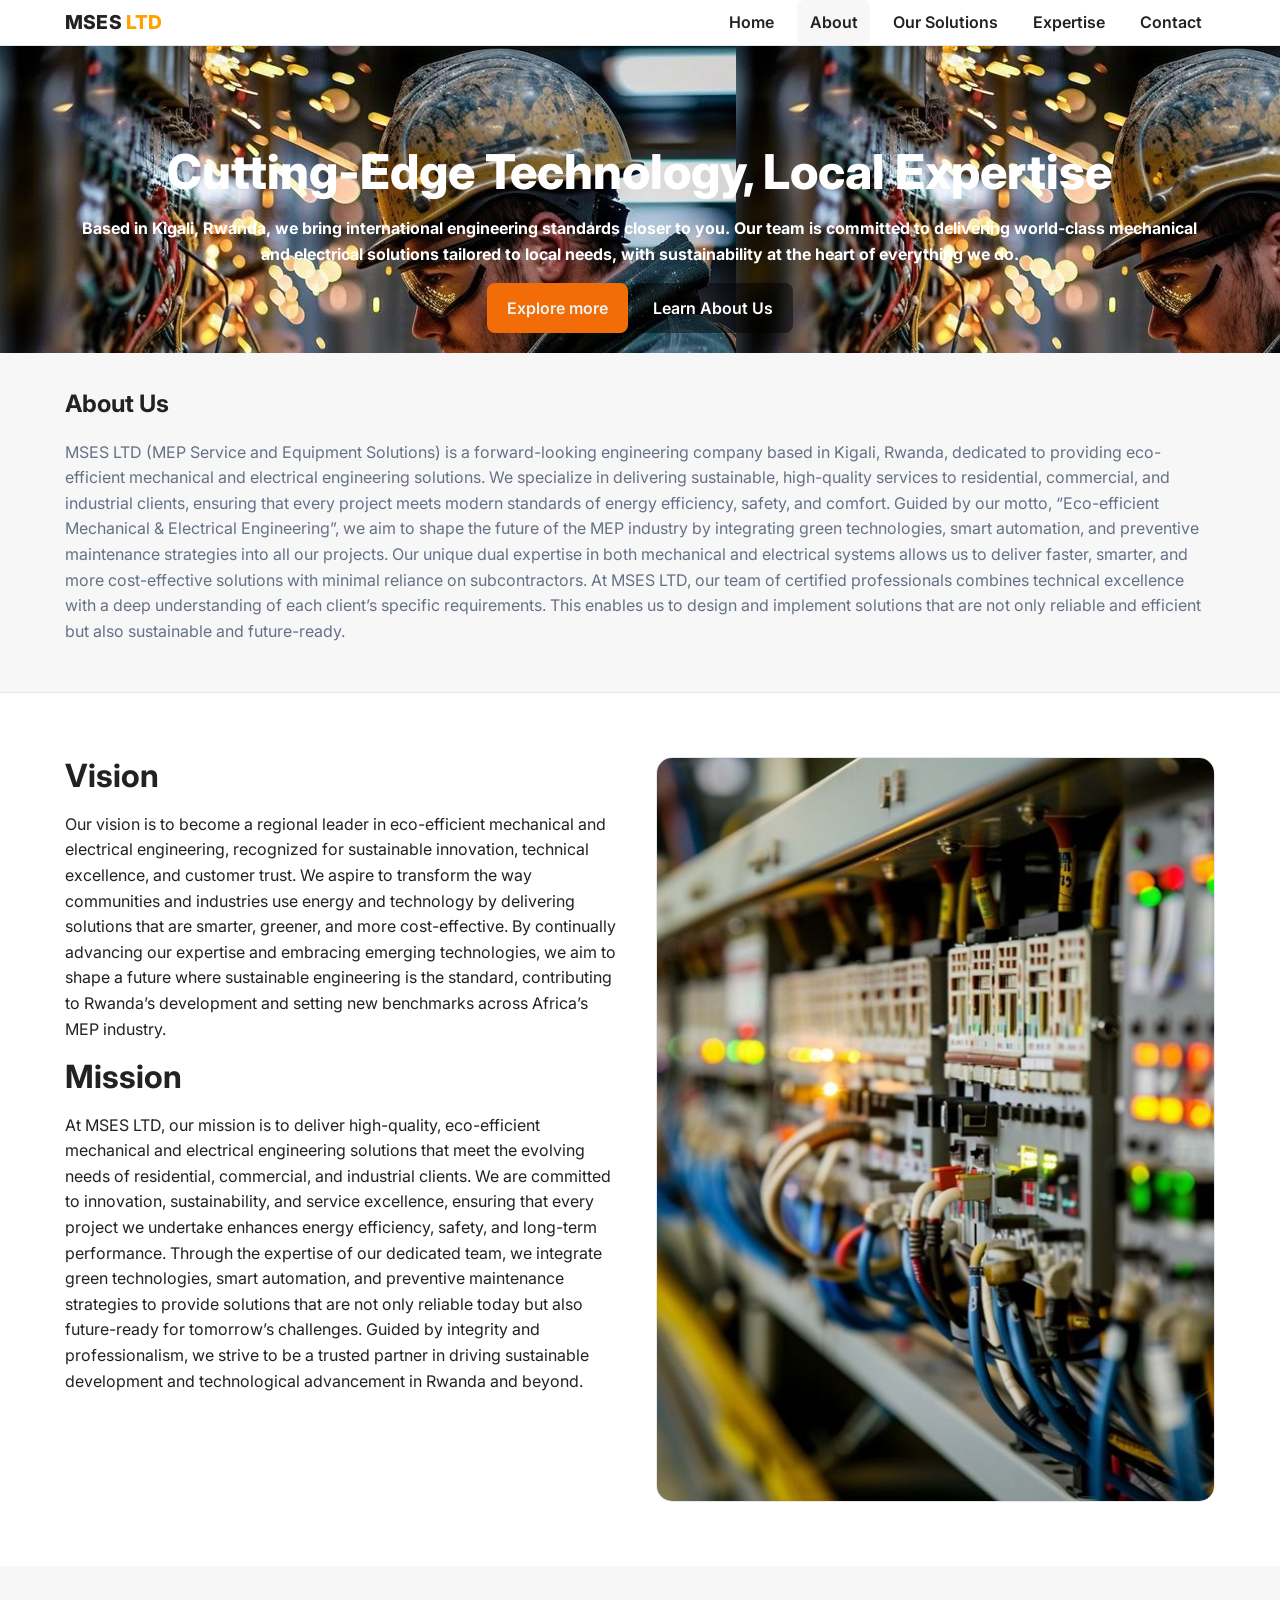
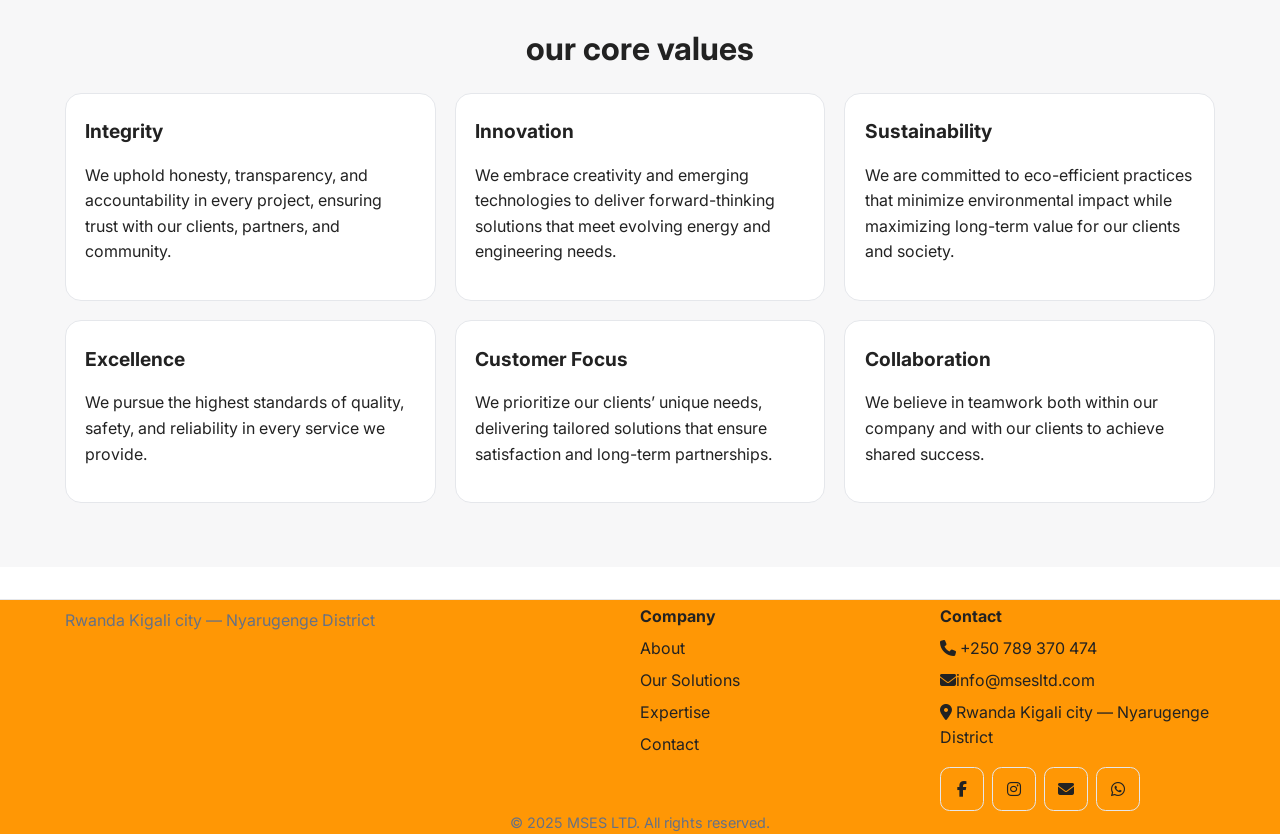
==== commit b4e8672c: "emails" ====
--- a/about.html
+++ b/about.html
@@ -540,7 +540,8 @@
 <body>
   <header class="site-header">
     <div class="container nav" >
-      <a class="brand" href="index.html"><img src="./assets/MSES LOGO.jpg" alt="Logo" class="logo" /><span class="brand-text">MSES <span style="color: #ffa200;">LTD
+      <a class="brand" href="index.html">
+        <span class="brand-text">MSES <span style="color: #ffa200;">LTD
       </a>
        <button class="hamburger" aria-label="Toggle menu" style="font-weight: bolder;">
         <span></span>
@@ -559,7 +560,7 @@
     </div>
   </header>
   
-  <div id="holidayPopup" class="holiday-popup">
+  <!-- <div id="holidayPopup" class="holiday-popup">
     <div class="holiday-box">
         <span class="holiday-close" id="holidayClose">&times;</span>
 
@@ -567,7 +568,7 @@
         <p>May your holidays be filled with joy, peace, and blessings.</p>
         <h3>🎉 Happy New Year 2026 🎉</h3>
     </div>
-</div>
+</div> -->
 
 
 <button id="backToTop" title="Back to top">↑</button>
@@ -666,7 +667,7 @@
         <h4 class="h5">Contact</h4>
         <ul class="footer-links">
           <li><i class="fa-solid fa-phone"></i> +250 789 370 474</li>
-          <li><i class="fa-solid fa-envelope"></i> msesltd@gmail.com</li>
+          <li><i class="fa-solid fa-envelope"></i>info@msesltd.com</li>
           <li><i class="fa-solid fa-location-dot"></i> Rwanda Kigali city — Nyarugenge District</li>
         </ul>
         <div class="social">
